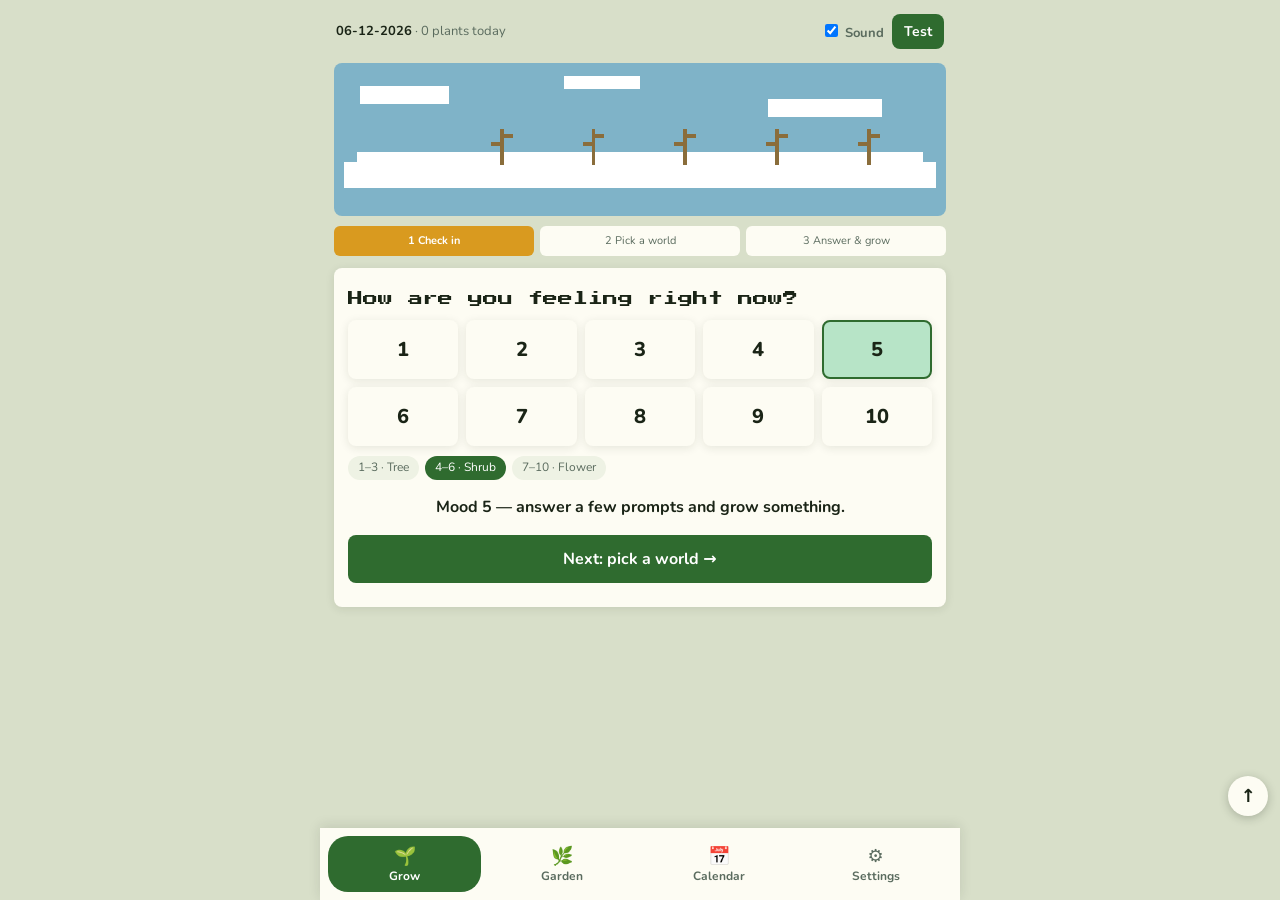
==== index.html @ ea713ede "Add files via upload" ====
<!doctype html>
<html lang="en">
<head>
<meta charset="utf-8">
<meta name="viewport" content="width=device-width, initial-scale=1, viewport-fit=cover">
<meta name="theme-color" content="#d8dfc9">
<title>Tree Cloud</title>
<link rel="manifest" href="manifest.webmanifest">
<link rel="icon" href="icons/icon-192.png">
<link rel="apple-touch-icon" href="icons/icon-192.png">
<link rel="preconnect" href="https://fonts.googleapis.com">
<link href="https://fonts.googleapis.com/css2?family=Nunito:wght@400;700;800&family=Press+Start+2P&display=swap" rel="stylesheet">
<link rel="stylesheet" href="style.css">
</head>
<body>
<div class="wrap">
<header>
  <div class="dateline">
    <span><b id="todayLine"></b> · <span id="todayCount">0 plants today</span></span>
    <span class="soundrow">
      <label class="tgl"><input type="checkbox" id="soundOn" checked> Sound</label>
      <button class="btn small" id="testSound" type="button" style="margin:0">Test</button>
    </span>
  </div>
</header>

<main>
<!-- GROW -->
<section id="tab-grow">
  <canvas id="mindGarden" width="480" height="140"></canvas>
  <p class="muted" id="giftNote" style="margin:8px 0 0"></p>
  <div class="card hidden" id="monthlyCard">
    <h2 id="monthlyTitle">Last month is done</h2>
    <p id="monthlyText" class="muted"></p>
    <button class="btn" id="monthlyExportText" type="button">Back it up — text only</button>
    <button class="btn" id="monthlyExportVoice" type="button">Back it up — with voice</button>
    <button class="btn secondary" id="monthlyDelete" type="button">Delete last month</button>
    <button class="btn ghost" id="monthlyKeep" type="button">Keep it for now</button>
    <p id="monthlyStatus" class="muted"></p>
  </div>
  <div class="steps"><div class="step on" id="s1">1 Check in</div><div class="step" id="s2">2 Pick a world</div><div class="step" id="s3">3 Answer &amp; grow</div></div>

  <div id="step1" class="card">
    <h2>How are you feeling right now?</h2>
    <div class="moodgrid" id="moodGrid"></div>
    <div class="tierchips"><span class="tierchip" data-tier="tree">1–3 · Tree</span><span class="tierchip" data-tier="shrub">4–6 · Shrub</span><span class="tierchip" data-tier="flower">7–10 · Flower</span></div>
    <p class="plantline" id="moodPlant">Mood 5 — answer a few prompts and grow something.</p>
    <div id="moodBranch" class="hidden">
      <p id="moodBranchText" class="muted"></p>
      <button class="btn secondary" id="goodDaysBtn" type="button">Look back at your good days →</button>
    </div>
    <button class="btn" id="toStep2" type="button">Next: pick a world →</button>
  </div>

  <div id="step2" class="card hidden">
    <h2>Where does it grow?</h2>
    <div class="worlds">
      <button class="world" data-world="valley" type="button"><canvas width="220" height="110"></canvas><b>Rivers &amp; Valleys</b><span class="muted">Lush green hills, a river, pines.</span></button>
      <button class="world" data-world="desert" type="button"><canvas width="220" height="110"></canvas><b>Desert</b><span class="muted">Red mesas, cracked sand, hard sun.</span></button>
      <button class="world" data-world="space" type="button"><canvas width="220" height="110"></canvas><b>Outer Space</b><span class="muted">Black sky, moon dust, Earth above.</span></button>
    </div>
    <button class="btn" id="toStep3" type="button">See what you'll grow →</button>
    <button class="btn ghost" id="backTo1" type="button">← Back</button>
  </div>

  <div id="stepPreview" class="card hidden">
    <h2 id="previewTitle">You'll be growing…</h2>
    <canvas class="scene small" id="previewScene" width="480" height="170"></canvas>
    <p class="plantline" id="previewSpecies"></p>
    <p class="muted" id="previewDest" style="text-align:center"></p>
    <button class="btn" id="startGrow" type="button">Grow</button>
    <button class="btn quiet" id="byoToggle" type="button">or grow your own?</button>
    <div id="byoPanel" class="hidden">
      <div class="typebtns">
        <button type="button" data-byo-type="tree">Tree · 8</button>
        <button type="button" data-byo-type="shrub">Shrub · 6</button>
        <button type="button" data-byo-type="flower">Flower · 4</button>
      </div>
      <input type="text" id="byoTopic" maxlength="40" placeholder="e.g. work, family, friends" style="width:100%;padding:10px;border:1px solid var(--line);border-radius:8px;font-size:15px">
      <p class="muted" style="margin:6px 0">Colour</p>
      <div class="swatches" id="byoColours"></div>
      <div id="byoPreview" class="muted"></div>
      <button class="btn" id="byoStart" type="button">Grow your own →</button>
    </div>
    <button class="btn ghost" id="backTo2" type="button">← Back</button>
  </div>

  <div id="step3" class="hidden">
    <canvas class="scene" id="scene" width="480" height="260"></canvas>
    <div class="progress"><i id="progFill"></i></div>
    <div class="progmeta"><span id="progPct">0%</span><span id="progLabel">0 / 8</span><span id="progEnd"></span></div>
    <div class="card" id="promptCard">
      <div class="chips"><span class="chip" id="layerChip">Layer 1 / 8</span><span class="chip" id="kindChip">yes / no</span><span class="chip" id="worldChip">Valley</span></div>
      <p class="promptq" id="promptQ"></p>
      <p class="muted" id="remarkLine" style="margin:6px 0"></p>
      <div id="ynBox" class="yn"><button type="button" data-yn="Yes">YES</button><button type="button" data-yn="No">NO</button></div>
      <div id="textBox" class="hidden"><textarea id="answerText" placeholder="Type it, or record a voice note below…" maxlength="2000"></textarea></div>
      <div class="voicerec">
        <b>Voice note (up to 1:00)</b> <span class="timer" id="recTimer">0:00</span><br>
        <button class="btn small" id="recBtn" type="button">● Record</button>
        <button class="btn small hidden" id="stopRec" type="button">■ Stop</button>
        <span id="recStatus" class="muted"></span>
        <audio id="recPlay" controls class="hidden"></audio>
        <div><button class="btn small hidden" id="rerecord" type="button">Re-record</button></div>
      </div>
      <button class="btn" id="growBtn" type="button">Grow 🌱</button>
      <p class="muted" id="growHint">Answer first — then press Grow.</p>
    </div>
    <div class="card hidden" id="doneCard">
      <h2 id="doneTitle">PLANTED!</h2><p id="doneText"></p>
      <h3>Branches</h3>
      <div id="doneBranches"></div>
      <div id="feelBetter" class="hidden">
        <h3 id="feelQuestion">Do you feel better?</h3>
        <div id="feelButtons"></div>
      </div>
      <button class="btn" id="seeGarden" type="button">Back to your cloud →</button>
      <button class="btn secondary" id="growAnother" type="button">Grow another plant</button>
    </div>
  </div>
</section>

<!-- GARDEN -->
<section id="tab-garden" class="hidden">
  <h2>Garden — today</h2>
  <div class="filters" id="gardenFilters">
    <button type="button" data-filter="all" class="on">All</button>
    <button type="button" data-filter="valley">Rivers &amp; Valleys</button>
    <button type="button" data-filter="desert">Desert</button>
    <button type="button" data-filter="space">Outer Space</button>
  </div>
  <div id="gardenGrid" class="grid"></div>
  <p id="gardenEmpty" class="muted">Nothing grown yet today. Go to Grow and plant something.</p>
  <div id="plantDetail" class="hidden">
    <button class="btn ghost" id="backGarden" type="button">← Back to Garden</button>
    <canvas class="scene small" id="detailScene" width="480" height="260"></canvas>
    <div class="chips" id="detailChips"></div>
    <h3>Branches</h3>
    <div id="detailBranches"></div>
    <button class="btn secondary" id="deletePlant" type="button">Delete this plant</button>
  </div>
</section>

<!-- CALENDAR -->
<section id="tab-calendar" class="hidden">
  <h2>Calendar</h2>
  <p class="muted">Tap a day to see its plants.</p>
  <div class="calhead"><button class="btn small" id="prevMonth" type="button">← Prev</button><b id="calTitle"></b><button class="btn small" id="nextMonth" type="button">Next →</button></div>
  <div class="cal" id="calGrid"></div>
  <div id="dayDetail" class="hidden card"><h3 id="dayTitle"></h3><div id="dayPlants"></div></div>
  <div class="card">
    <h3>Good days — to look back on</h3>
    <p class="muted">Days you rated 7 or higher. Tap a plant to hear / read what made it good.</p>
    <div id="goodDays"></div>
    <p id="goodDaysEmpty" class="muted">No good days saved yet — plant a flower on a good day and it'll live here.</p>
  </div>
</section>
<!-- SETTINGS -->
<section id="tab-settings" class="hidden">
  <h2>Settings</h2>
  <div class="card">
    <h3>Your garden's name</h3>
    <p class="muted">Just the name, nothing else. Max 6 characters. Leave it blank for no sign.</p>
    <input type="text" id="gardenName" maxlength="6" placeholder="e.g. DAB" style="width:100%;padding:10px;border:1px solid var(--line);border-radius:8px;font-size:16px">
    <div class="signpreview"><span class="board" id="signPreview">Your sign</span></div>
  </div>
  <div class="card">
    <h3>Sound &amp; feel</h3>
    <p class="muted">One gentle sound set — a muted Pixel Rain. Desert and Outer Space have their own sounds.</p>
    <button class="btn small" id="testSoundSettings" type="button">Test sound</button>
  </div>
  <div class="card">
    <h3>Reminders — one simple nudge</h3>
    <p class="muted">Pick one time. That's it. At that time, open Tree Cloud and it'll ask “How are you feeling right now?”</p>
    <label class="muted">Remind me at <input type="time" id="remindTime" value="19:00"></label><br>
    <button class="btn" id="enableRemind" type="button">Turn on reminders</button>
    <button class="btn ghost" id="disableRemind" type="button">Turn off</button>
    <button class="btn small" id="testRemind" type="button">Test nudge now</button>
    <p id="remindStatus" class="muted"></p>
    <p class="muted">On iPhone, the simplest reliable way: set one Clock alarm for that time, called “How are you feeling?” When it rings, open Tree Cloud.</p>
  </div>
  <div class="card">
    <h3>Backup — yours, on this device</h3>
    <p class="muted">Export a file you can keep, or move to another phone. Nothing is uploaded anywhere.</p>
    <button class="btn" id="exportText" type="button">Export — text only</button>
    <button class="btn" id="exportVoice" type="button">Export — with voice notes</button>
    <label class="muted"><b>Import</b><input type="file" id="importFile" accept="application/json,.json"></label>
    <p id="backupStatus" class="muted"></p>
  </div>
  <div class="card">
    <h3>About your data</h3>
    <p class="muted">Local only. No accounts, no cloud. Your garden lives on this device.</p>
  </div>
</section>
</main>
</div>

<nav class="tabbar">
  <button data-tab="grow" class="on" type="button"><span class="ic">🌱</span>Grow</button>
  <button data-tab="garden" type="button"><span class="ic">🌿</span>Garden</button>
  <button data-tab="calendar" type="button"><span class="ic">📅</span>Calendar</button>
  <button data-tab="settings" type="button"><span class="ic">⚙️</span>Settings</button>
</nav>

<script src="prompts.js"></script>
<script src="app.js"></script>
<script>if('serviceWorker' in navigator){ window.addEventListener('load',function(){ navigator.serviceWorker.register('sw.js').catch(function(){}); }); }</script>
</body>
</html>
---- style.css ----
/* Tree Cloud — mockup visual system: sage, cream cards, soft corners, Nunito + Press Start 2P */
:root{
  --bg:#d8dfc9; --card:#fdfcf3; --ink:#1a2416; --accent:#2f6b2f; --gold:#d99a1f;
  --muted:#5a6b5e; --line:#d8dfc9; --leaf:#40916c; --mint:#74c69d; --pale:#b7e4c7;
  --radius:8px; --shadow:0 2px 10px rgba(26,36,22,.10);
}
*{box-sizing:border-box}
html{-webkit-text-size-adjust:100%}
body{margin:0;background:var(--bg);color:var(--ink);font-family:"Nunito",system-ui,-apple-system,"Segoe UI",sans-serif;line-height:1.45}
button,input,textarea,select{font-family:inherit}
h1,h2,h3{font-family:"Press Start 2P","Nunito",monospace;font-weight:400;letter-spacing:0}
h2{font-size:15px;margin:6px 0 10px;line-height:1.5}
h3{font-size:12px;margin:14px 0 6px;line-height:1.5}
.wrap{max-width:640px;margin:0 auto;min-height:100vh;display:flex;flex-direction:column}
header{padding:14px 16px 8px}
.dateline{display:flex;justify-content:space-between;align-items:center;gap:8px;font-size:13px;color:var(--muted)}
.dateline b{color:var(--ink)}
.soundrow{display:flex;gap:8px;align-items:center}
main{flex:1;padding:6px 14px 100px}
.muted{color:var(--muted);font-size:13px}
.card{background:var(--card);border-radius:var(--radius);box-shadow:var(--shadow);padding:14px;margin:12px 0}
.btn{display:block;width:100%;padding:13px;border:none;border-radius:var(--radius);background:var(--accent);color:#fff;font-weight:700;font-size:16px;cursor:pointer;margin:10px 0;text-align:center;text-decoration:none}
.btn:active{transform:translateY(1px)}
.btn.secondary{background:#eef2e4;color:var(--ink)}
.btn.ghost{background:transparent;color:var(--ink);font-size:14px;padding:9px}
.btn:disabled{opacity:.45;cursor:not-allowed}
.btn.small{width:auto;display:inline-block;padding:8px 12px;font-size:14px;margin:4px 6px 4px 0}
.btn.quiet{background:none;border:none;color:var(--muted);font-size:14px;font-weight:600;text-decoration:underline;padding:6px;margin:4px auto;display:block}
.steps{display:flex;gap:6px;margin:10px 0}
.step{flex:1;text-align:center;font-size:11px;padding:7px 2px;border-radius:6px;background:var(--card);color:var(--muted)}
.step.on{background:var(--gold);color:#fff;font-weight:700}
.moodgrid{display:grid;grid-template-columns:repeat(5,1fr);gap:8px;margin:10px 0}
.moodbtn{padding:14px 0;border-radius:var(--radius);border:2px solid transparent;background:var(--card);box-shadow:var(--shadow);font-size:20px;font-weight:800;cursor:pointer;color:var(--ink)}
.moodbtn.sel{border-color:var(--accent);background:var(--pale)}
.tierchips{display:flex;gap:6px;flex-wrap:wrap;margin:6px 0}
.tierchip{font-size:12px;background:#eef2e4;border-radius:20px;padding:3px 10px;color:var(--muted)}
.tierchip.on{background:var(--accent);color:#fff}
.plantline{text-align:center;font-weight:700;font-size:16px}
.worlds{display:grid;gap:10px}
.world{border:2px solid transparent;border-radius:var(--radius);padding:8px;cursor:pointer;background:var(--card);box-shadow:var(--shadow);text-align:left;color:var(--ink)}
.world.sel{border-color:var(--gold)}
.world canvas{width:100%;height:110px;border-radius:6px;display:block}
.world b{font-size:15px;display:block;margin-top:6px}
canvas.scene{width:100%;height:260px;display:block;border-radius:var(--radius);background:#222;image-rendering:pixelated}
canvas.scene.small{height:170px}
#mindGarden{width:100%;display:block;border-radius:var(--radius);image-rendering:pixelated}
.progress{height:14px;border-radius:20px;background:#eef2e4;margin:12px 0 4px;position:relative;overflow:hidden}
.progress i{display:block;height:100%;background:var(--accent);border-radius:20px;width:0%}
.progmeta{display:flex;justify-content:space-between;font-size:12px;color:var(--muted)}
.promptq{font-size:19px;font-weight:700;margin:8px 0}
.yn{display:grid;grid-template-columns:1fr 1fr;gap:10px}
.yn button{padding:18px;font-size:20px;font-weight:700;border:none;border-radius:var(--radius);cursor:pointer;background:var(--pale);color:var(--ink)}
.yn button.sel{background:var(--gold);color:#fff}
textarea{width:100%;min-height:84px;padding:10px;border:1px solid var(--line);border-radius:var(--radius);font-size:15px;background:#fff}
.voicerec{border:2px dashed var(--accent);border-radius:var(--radius);padding:10px;margin:10px 0}
.voicerec .timer{font-size:22px;font-weight:700}
audio{width:100%;margin-top:8px}
.chips{display:flex;flex-wrap:wrap;gap:6px;margin:8px 0}
.chip{border-radius:20px;background:#eef2e4;padding:3px 10px;font-size:12px;font-weight:700}
.grid{display:grid;grid-template-columns:repeat(3,1fr);gap:12px}
.plantcard{border:none;border-radius:var(--radius);background:var(--card);box-shadow:var(--shadow);cursor:pointer;padding:0 0 8px;text-align:left;color:var(--ink);overflow:hidden}
.plantcard canvas{width:100%;height:110px;display:block}
.plantcard .ground{height:8px;background:#8a6d3b;margin-top:-8px}
.plantcard b{display:block;margin:8px 8px 0;font-size:14px}
.plantcard span{display:block;margin:2px 8px 0;font-size:12px;color:var(--muted)}
.filters{display:flex;gap:6px;flex-wrap:wrap;margin:8px 0}
.filters button{border:none;border-radius:20px;padding:6px 12px;background:var(--card);box-shadow:var(--shadow);cursor:pointer;font-weight:700;color:var(--ink)}
.filters button.on{background:var(--accent);color:#fff}
.branch{border-left:4px solid var(--leaf);padding:8px 10px;margin:10px 0;background:var(--card);border-radius:0 8px 8px 0}
.branch .q{font-weight:700}
.branch .a{margin-top:4px;white-space:pre-wrap}
.calhead{display:flex;justify-content:space-between;align-items:center}
.cal{display:grid;grid-template-columns:repeat(7,1fr);gap:4px;margin:10px 0}
.cal div{border-radius:6px;min-height:64px;padding:3px;font-size:12px;background:var(--card);box-shadow:var(--shadow);cursor:pointer}
.cal div canvas{width:100%;height:34px;display:block;border-radius:4px}
.cal div.hd{background:var(--accent);color:#fff;min-height:0;text-align:center;font-weight:700;cursor:default;box-shadow:none}
.cal div.empty{background:transparent;box-shadow:none;cursor:default}
.cal div.today{outline:2px solid var(--gold)}
.cal div .n{font-size:11px;color:var(--muted)}
.tabbar{position:fixed;bottom:0;left:50%;transform:translateX(-50%);width:100%;max-width:640px;display:flex;gap:4px;background:var(--card);box-shadow:0 -2px 12px rgba(26,36,22,.12);padding:8px;z-index:10}
.tabbar button{flex:1;padding:8px 2px;background:none;border:none;border-radius:20px;color:var(--muted);font-weight:700;font-size:12px;cursor:pointer}
.tabbar button .ic{display:block;font-size:18px}
.tabbar button.on{background:var(--accent);color:#fff}
.hidden{display:none!important}
label.tgl{font-size:13px;font-weight:700}
input[type=file]{width:100%}
.signpreview{background:var(--card);border-radius:var(--radius);box-shadow:var(--shadow);padding:10px;text-align:center;margin:8px 0}
.signpreview .board{display:inline-block;background:#6b4a2b;color:#fdf6e3;font-weight:800;padding:4px 14px;border-radius:3px;min-width:80px}
.swatches{display:flex;gap:8px;flex-wrap:wrap;margin:8px 0;align-items:center}
.swatches button{width:30px;height:30px;border-radius:50%;border:2px solid transparent;cursor:pointer;padding:0}
.swatches button.sel{border-color:var(--ink);outline:2px solid var(--gold)}
input[type=color]{width:40px;height:30px;border:none;background:none;padding:0;cursor:pointer}
.typebtns{display:flex;gap:8px;margin:8px 0}
.typebtns button{flex:1;padding:10px;border-radius:var(--radius);border:2px solid transparent;background:#eef2e4;cursor:pointer;font-weight:700;color:var(--ink)}
.typebtns button.sel{border-color:var(--accent);background:var(--pale)}
.badge{display:inline-block;background:var(--gold);color:#fff;border-radius:20px;padding:3px 10px;font-size:12px;font-weight:800}
@media (max-width:420px){ .grid{grid-template-columns:repeat(2,1fr)} h2{font-size:13px} .cal div{min-height:56px} }
@media (prefers-color-scheme: dark){
  :root{--bg:#141d12; --card:#22301f; --ink:#eef3e6; --accent:#74c69d; --gold:#d99a1f; --muted:#a8b8a0; --line:#33402e; --pale:#2d6a4f}
  body{background:var(--bg)}
  .btn.secondary{background:#33402e;color:var(--ink)}
  .moodbtn{background:var(--card)}
  .moodbtn.sel{background:#2d6a4f}
  .tierchip,.chip{background:#33402e;color:var(--muted)}
  .tierchip.on{background:var(--accent);color:#141d12}
  .yn button{background:#33402e;color:var(--ink)}
  textarea{background:#1a2416;color:var(--ink);border-color:var(--line)}
  .typebtns button{background:#33402e}
  .filters button{background:var(--card)}
}
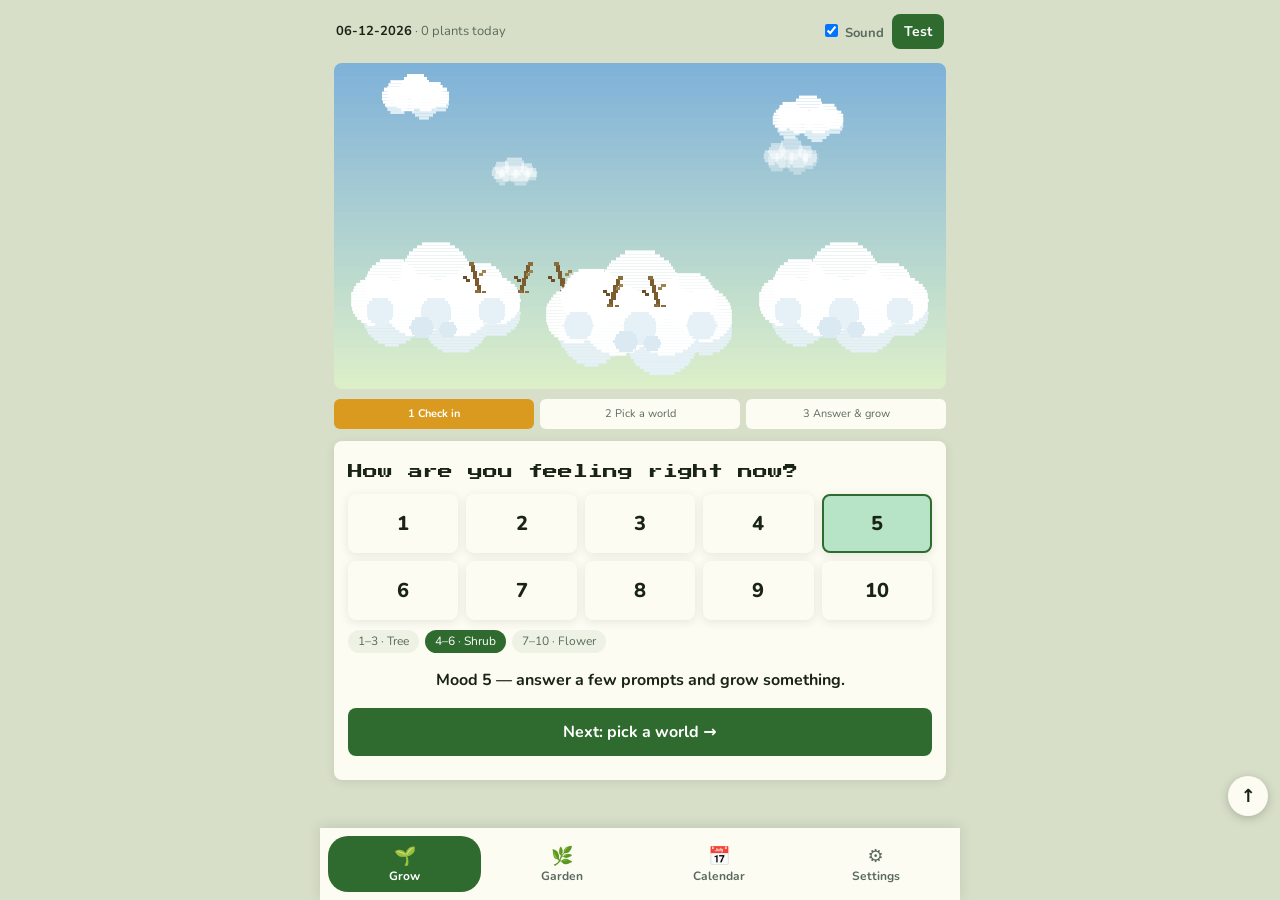
==== commit 7e964e34: "Add files via upload" ====
--- a/index.html
+++ b/index.html
@@ -27,7 +27,7 @@
 <main>
 <!-- GROW -->
 <section id="tab-grow">
-  <canvas id="mindGarden" width="480" height="140"></canvas>
+  <canvas id="mindGarden" width="600" height="320"></canvas>
   <p class="muted" id="giftNote" style="margin:8px 0 0"></p>
   <div class="card hidden" id="monthlyCard">
     <h2 id="monthlyTitle">Last month is done</h2>
@@ -147,7 +147,7 @@
   <p class="muted">Tap a day to see its plants.</p>
   <div class="calhead"><button class="btn small" id="prevMonth" type="button">← Prev</button><b id="calTitle"></b><button class="btn small" id="nextMonth" type="button">Next →</button></div>
   <div class="cal" id="calGrid"></div>
-  <div id="dayDetail" class="hidden card"><h3 id="dayTitle"></h3><div id="dayPlants"></div></div>
+  <div id="dayDetail" class="hidden card"><h3 id="dayTitle"></h3><canvas id="daySnap" width="300" height="190" style="width:100%;border-radius:6px;display:block;image-rendering:pixelated"></canvas><div id="dayPlants"></div></div>
   <div class="card">
     <h3>Good days — to look back on</h3>
     <p class="muted">Days you rated 7 or higher. Tap a plant to hear / read what made it good.</p>
@@ -188,8 +188,9 @@
     <p id="backupStatus" class="muted"></p>
   </div>
   <div class="card">
-    <h3>About your data</h3>
-    <p class="muted">Local only. No accounts, no cloud. Your garden lives on this device.</p>
+    <h3>About</h3>
+    <p>There's much to be thankful for. But sometimes, our minds get clouded and can't see beyond our problems. Hence, Tree Cloud. Try building plants here and may hope start blooming in your mind.</p>
+    <p class="muted">Your data stays local only — no accounts, no cloud. Your garden lives on this device.</p>
   </div>
 </section>
 </main>
--- a/style.css
+++ b/style.css
@@ -59,7 +59,7 @@
 .chip{border-radius:20px;background:#eef2e4;padding:3px 10px;font-size:12px;font-weight:700}
 .grid{display:grid;grid-template-columns:repeat(3,1fr);gap:12px}
 .plantcard{border:none;border-radius:var(--radius);background:var(--card);box-shadow:var(--shadow);cursor:pointer;padding:0 0 8px;text-align:left;color:var(--ink);overflow:hidden}
-.plantcard canvas{width:100%;height:110px;display:block}
+.plantcard canvas{width:100%;height:190px;display:block}
 .plantcard .ground{height:8px;background:#8a6d3b;margin-top:-8px}
 .plantcard b{display:block;margin:8px 8px 0;font-size:14px}
 .plantcard span{display:block;margin:2px 8px 0;font-size:12px;color:var(--muted)}
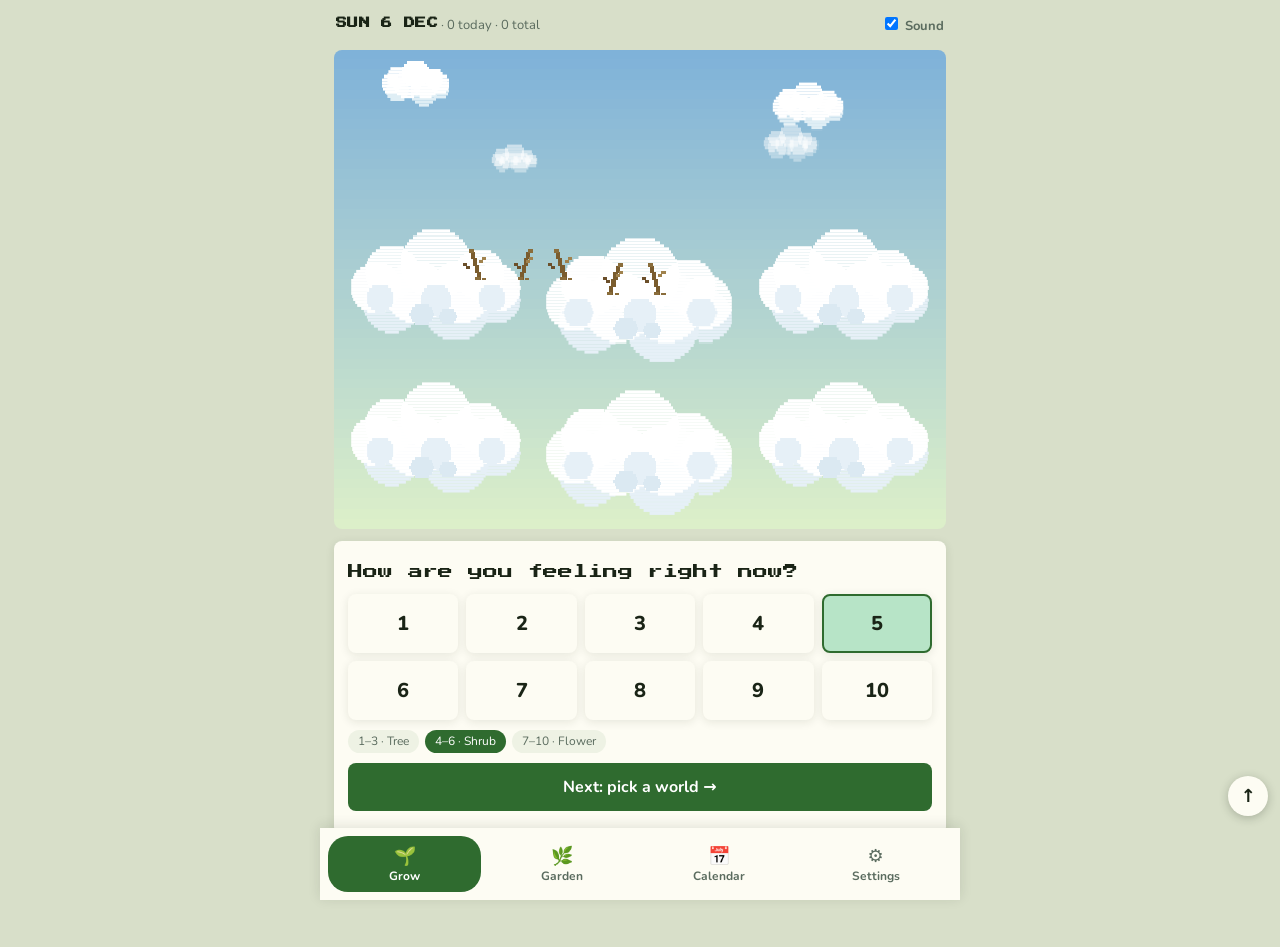
==== commit ac3f0819: "Add files via upload" ====
--- a/index.html
+++ b/index.html
@@ -19,7 +19,6 @@
     <span><b id="todayLine"></b> · <span id="todayCount">0 plants today</span></span>
     <span class="soundrow">
       <label class="tgl"><input type="checkbox" id="soundOn" checked> Sound</label>
-      <button class="btn small" id="testSound" type="button" style="margin:0">Test</button>
     </span>
   </div>
 </header>
@@ -29,6 +28,13 @@
 <section id="tab-grow">
   <canvas id="mindGarden" width="600" height="320"></canvas>
   <p class="muted" id="giftNote" style="margin:8px 0 0"></p>
+  <div class="card hidden" id="eventCard">
+    <h2>Something happened in your garden!</h2>
+    <p id="eventTitle" style="font-weight:800;text-align:center"></p>
+    <p id="eventNote" style="text-align:center"></p>
+    <button class="btn" id="eventSee" type="button">See it on your cloud →</button>
+    <button class="btn ghost" id="eventClose" type="button">Close</button>
+  </div>
   <div class="card hidden" id="monthlyCard">
     <h2 id="monthlyTitle">Last month is done</h2>
     <p id="monthlyText" class="muted"></p>
@@ -38,13 +44,10 @@
     <button class="btn ghost" id="monthlyKeep" type="button">Keep it for now</button>
     <p id="monthlyStatus" class="muted"></p>
   </div>
-  <div class="steps"><div class="step on" id="s1">1 Check in</div><div class="step" id="s2">2 Pick a world</div><div class="step" id="s3">3 Answer &amp; grow</div></div>
-
   <div id="step1" class="card">
     <h2>How are you feeling right now?</h2>
     <div class="moodgrid" id="moodGrid"></div>
     <div class="tierchips"><span class="tierchip" data-tier="tree">1–3 · Tree</span><span class="tierchip" data-tier="shrub">4–6 · Shrub</span><span class="tierchip" data-tier="flower">7–10 · Flower</span></div>
-    <p class="plantline" id="moodPlant">Mood 5 — answer a few prompts and grow something.</p>
     <div id="moodBranch" class="hidden">
       <p id="moodBranchText" class="muted"></p>
       <button class="btn secondary" id="goodDaysBtn" type="button">Look back at your good days →</button>
@@ -64,8 +67,9 @@
   </div>
 
   <div id="stepPreview" class="card hidden">
+    <div class="steps"><span class="done">1 · CHECK IN ✓</span><span class="done">2 · WORLD ✓</span><span class="on">3 · YOUR PLANT</span></div>
     <h2 id="previewTitle">You'll be growing…</h2>
-    <canvas class="scene small" id="previewScene" width="480" height="170"></canvas>
+    <canvas class="done-scene" id="previewScene" width="300" height="380"></canvas>
     <p class="plantline" id="previewSpecies"></p>
     <p class="muted" id="previewDest" style="text-align:center"></p>
     <button class="btn" id="startGrow" type="button">Grow</button>
@@ -86,14 +90,17 @@
   </div>
 
   <div id="step3" class="hidden">
+    <div class="card" style="margin:0 0 12px">
+    <div class="steps"><span class="done">1 · CHECK IN ✓</span><span class="done">2 · WORLD ✓</span><span class="on">3 · GROW</span></div>
     <canvas class="scene" id="scene" width="480" height="260"></canvas>
+    </div>
     <div class="progress"><i id="progFill"></i></div>
     <div class="progmeta"><span id="progPct">0%</span><span id="progLabel">0 / 8</span><span id="progEnd"></span></div>
     <div class="card" id="promptCard">
       <div class="chips"><span class="chip" id="layerChip">Layer 1 / 8</span><span class="chip" id="kindChip">yes / no</span><span class="chip" id="worldChip">Valley</span></div>
       <p class="promptq" id="promptQ"></p>
       <p class="muted" id="remarkLine" style="margin:6px 0"></p>
-      <div id="ynBox" class="yn"><button type="button" data-yn="Yes">YES</button><button type="button" data-yn="No">NO</button></div>
+      <div id="ynBox" class="yn"><button type="button" data-yn="Yes">Yes ✓</button><button type="button" data-yn="No">Not quite</button></div>
       <div id="textBox" class="hidden"><textarea id="answerText" placeholder="Type it, or record a voice note below…" maxlength="2000"></textarea></div>
       <div class="voicerec">
         <b>Voice note (up to 1:00)</b> <span class="timer" id="recTimer">0:00</span><br>
@@ -103,11 +110,14 @@
         <audio id="recPlay" controls class="hidden"></audio>
         <div><button class="btn small hidden" id="rerecord" type="button">Re-record</button></div>
       </div>
-      <button class="btn" id="growBtn" type="button">Grow 🌱</button>
+      <button class="btn" id="growBtn" type="button">Grow ⬆</button>
       <p class="muted" id="growHint">Answer first — then press Grow.</p>
     </div>
     <div class="card hidden" id="doneCard">
-      <h2 id="doneTitle">PLANTED!</h2><p id="doneText"></p>
+      <div style="font-size:40px;text-align:center" id="doneEmoji">🌳</div>
+      <h2 id="doneTitle">CONGRATULATIONS</h2><p id="doneText" style="text-align:center"></p>
+      <p id="doneByo" class="hidden" style="text-align:center;margin-top:6px"><span class="badge">★ Grown by you</span></p>
+      <p class="muted" id="doneCloudCaption" style="text-align:center"></p>
       <h3>Branches</h3>
       <div id="doneBranches"></div>
       <div id="feelBetter" class="hidden">
@@ -147,7 +157,7 @@
   <p class="muted">Tap a day to see its plants.</p>
   <div class="calhead"><button class="btn small" id="prevMonth" type="button">← Prev</button><b id="calTitle"></b><button class="btn small" id="nextMonth" type="button">Next →</button></div>
   <div class="cal" id="calGrid"></div>
-  <div id="dayDetail" class="hidden card"><h3 id="dayTitle"></h3><canvas id="daySnap" width="300" height="190" style="width:100%;border-radius:6px;display:block;image-rendering:pixelated"></canvas><div id="dayPlants"></div></div>
+  <div id="dayDetail" class="hidden card"><h3 id="dayTitle"></h3><canvas id="daySnap" width="300" height="320" style="width:100%;border-radius:6px;display:block;image-rendering:pixelated"></canvas><div id="dayPlants"></div></div>
   <div class="card">
     <h3>Good days — to look back on</h3>
     <p class="muted">Days you rated 7 or higher. Tap a plant to hear / read what made it good.</p>
@@ -167,17 +177,6 @@
   <div class="card">
     <h3>Sound &amp; feel</h3>
     <p class="muted">One gentle sound set — a muted Pixel Rain. Desert and Outer Space have their own sounds.</p>
-    <button class="btn small" id="testSoundSettings" type="button">Test sound</button>
-  </div>
-  <div class="card">
-    <h3>Reminders — one simple nudge</h3>
-    <p class="muted">Pick one time. That's it. At that time, open Tree Cloud and it'll ask “How are you feeling right now?”</p>
-    <label class="muted">Remind me at <input type="time" id="remindTime" value="19:00"></label><br>
-    <button class="btn" id="enableRemind" type="button">Turn on reminders</button>
-    <button class="btn ghost" id="disableRemind" type="button">Turn off</button>
-    <button class="btn small" id="testRemind" type="button">Test nudge now</button>
-    <p id="remindStatus" class="muted"></p>
-    <p class="muted">On iPhone, the simplest reliable way: set one Clock alarm for that time, called “How are you feeling?” When it rings, open Tree Cloud.</p>
   </div>
   <div class="card">
     <h3>Backup — yours, on this device</h3>
--- a/style.css
+++ b/style.css
@@ -1,6 +1,6 @@
 /* Tree Cloud — mockup visual system: sage, cream cards, soft corners, Nunito + Press Start 2P */
 :root{
-  --bg:#d8dfc9; --card:#fdfcf3; --ink:#1a2416; --accent:#2f6b2f; --gold:#d99a1f;
+  --bg:#d8dfc9; --card:#fdfcf3; --card2:#eef2e2; --ink:#1a2416; --accent:#2f6b2f; --accent-dark:#1d471d; --gold:#d99a1f;
   --muted:#5a6b5e; --line:#d8dfc9; --leaf:#40916c; --mint:#74c69d; --pale:#b7e4c7;
   --radius:8px; --shadow:0 2px 10px rgba(26,36,22,.10);
 }
@@ -15,6 +15,8 @@
 header{padding:14px 16px 8px}
 .dateline{display:flex;justify-content:space-between;align-items:center;gap:8px;font-size:13px;color:var(--muted)}
 .dateline b{color:var(--ink)}
+/* Mockup dateline day: Press Start 2P, e.g. "THU 19 NOV". */
+#todayLine{font-family:"Press Start 2P",monospace;font-size:11px;letter-spacing:.03em}
 .soundrow{display:flex;gap:8px;align-items:center}
 main{flex:1;padding:6px 14px 100px}
 .muted{color:var(--muted);font-size:13px}
@@ -26,9 +28,13 @@
 .btn:disabled{opacity:.45;cursor:not-allowed}
 .btn.small{width:auto;display:inline-block;padding:8px 12px;font-size:14px;margin:4px 6px 4px 0}
 .btn.quiet{background:none;border:none;color:var(--muted);font-size:14px;font-weight:600;text-decoration:underline;padding:6px;margin:4px auto;display:block}
-.steps{display:flex;gap:6px;margin:10px 0}
-.step{flex:1;text-align:center;font-size:11px;padding:7px 2px;border-radius:6px;background:var(--card);color:var(--muted)}
-.step.on{background:var(--gold);color:#fff;font-weight:700}
+/* Step pills, mockup exactly: bordered spans; done steps get an accent border,
+   the current step is a filled accent pill. Only on the preview ("3 · YOUR PLANT")
+   and session ("3 · GROW") cards — the mood/world cards have no pills, as in the mockup. */
+.steps{display:flex;gap:6px;margin:0 0 14px}
+.steps span{flex:1;text-align:center;font-size:11.5px;font-weight:800;letter-spacing:.02em;padding:8px 4px;border:2px solid var(--line);border-radius:6px;background:var(--card2);color:var(--muted)}
+.steps span.on{background:var(--accent);border-color:var(--accent-dark);color:#fff}
+.steps span.done{border-color:var(--accent);color:var(--accent-dark)}
 .moodgrid{display:grid;grid-template-columns:repeat(5,1fr);gap:8px;margin:10px 0}
 .moodbtn{padding:14px 0;border-radius:var(--radius);border:2px solid transparent;background:var(--card);box-shadow:var(--shadow);font-size:20px;font-weight:800;cursor:pointer;color:var(--ink)}
 .moodbtn.sel{border-color:var(--accent);background:var(--pale)}
@@ -39,17 +45,23 @@
 .worlds{display:grid;gap:10px}
 .world{border:2px solid transparent;border-radius:var(--radius);padding:8px;cursor:pointer;background:var(--card);box-shadow:var(--shadow);text-align:left;color:var(--ink)}
 .world.sel{border-color:var(--gold)}
-.world canvas{width:100%;height:110px;border-radius:6px;display:block}
+.world canvas{width:100%;height:auto;aspect-ratio:220/110;border-radius:6px;display:block}
 .world b{font-size:15px;display:block;margin-top:6px}
-canvas.scene{width:100%;height:260px;display:block;border-radius:var(--radius);background:#222;image-rendering:pixelated}
-canvas.scene.small{height:170px}
-#mindGarden{width:100%;display:block;border-radius:var(--radius);image-rendering:pixelated}
+/* Canvases must scale with their intrinsic aspect ratio, never a fixed CSS height:
+   a fixed height on a 100%-wide canvas stretches/squishes the drawing on a phone
+   (the 480×260 scene shown 362px wide × 260px tall read as squished after growing). */
+canvas.scene{width:100%;height:auto;aspect-ratio:480/260;display:block;border-radius:var(--radius);background:#222;image-rendering:pixelated}
+canvas.scene.small{height:auto;aspect-ratio:480/260}
+/* Portrait preview canvas, mockup exactly (.done-scene): 150px wide, centred,
+   3px ink border. The "You'll be growing…" preview is portrait 300×380. */
+canvas.done-scene{display:block;margin:4px auto 10px;width:150px;height:auto;image-rendering:pixelated;border:3px solid var(--ink);border-radius:6px}
+#mindGarden{width:100%;height:auto;display:block;border-radius:var(--radius);image-rendering:pixelated}
 .progress{height:14px;border-radius:20px;background:#eef2e4;margin:12px 0 4px;position:relative;overflow:hidden}
 .progress i{display:block;height:100%;background:var(--accent);border-radius:20px;width:0%}
 .progmeta{display:flex;justify-content:space-between;font-size:12px;color:var(--muted)}
 .promptq{font-size:19px;font-weight:700;margin:8px 0}
 .yn{display:grid;grid-template-columns:1fr 1fr;gap:10px}
-.yn button{padding:18px;font-size:20px;font-weight:700;border:none;border-radius:var(--radius);cursor:pointer;background:var(--pale);color:var(--ink)}
+.yn button{padding:11px 8px;font-size:16px;font-weight:700;border:none;border-radius:var(--radius);cursor:pointer;background:var(--pale);color:var(--ink)}
 .yn button.sel{background:var(--gold);color:#fff}
 textarea{width:100%;min-height:84px;padding:10px;border:1px solid var(--line);border-radius:var(--radius);font-size:15px;background:#fff}
 .voicerec{border:2px dashed var(--accent);border-radius:var(--radius);padding:10px;margin:10px 0}
@@ -57,12 +69,16 @@
 audio{width:100%;margin-top:8px}
 .chips{display:flex;flex-wrap:wrap;gap:6px;margin:8px 0}
 .chip{border-radius:20px;background:#eef2e4;padding:3px 10px;font-size:12px;font-weight:700}
-.grid{display:grid;grid-template-columns:repeat(3,1fr);gap:12px}
-.plantcard{border:none;border-radius:var(--radius);background:var(--card);box-shadow:var(--shadow);cursor:pointer;padding:0 0 8px;text-align:left;color:var(--ink);overflow:hidden}
-.plantcard canvas{width:100%;height:190px;display:block}
-.plantcard .ground{height:8px;background:#8a6d3b;margin-top:-8px}
-.plantcard b{display:block;margin:8px 8px 0;font-size:14px}
-.plantcard span{display:block;margin:2px 8px 0;font-size:12px;color:var(--muted)}
+.grid{display:grid;grid-template-columns:repeat(3,1fr);gap:10px}
+/* Garden pots, mockup exactly (.pot): 3px ink border, hard offset shadow,
+   centred text, 7px padding — no soft shadow, no ground strip (the scene
+   canvas already draws its own ground). */
+.plantcard{border:3px solid var(--ink);border-radius:6px;background:var(--card);box-shadow:3px 3px 0 rgba(26,36,22,.2);cursor:pointer;padding:7px;text-align:center;color:var(--ink)}
+.plantcard canvas{width:100%;height:auto;display:block;border-radius:3px;image-rendering:pixelated}
+.plantcard .pname{font-weight:800;font-size:14px;margin-top:7px}
+.plantcard .pdate{font-size:12px;color:var(--muted);font-weight:700}
+.plantcard .puni{font-size:12px;color:var(--muted);font-weight:700;margin-top:2px}
+.plantcard .pbyo{font-size:12px;font-weight:800;color:#7a5200;margin-top:2px}
 .filters{display:flex;gap:6px;flex-wrap:wrap;margin:8px 0}
 .filters button{border:none;border-radius:20px;padding:6px 12px;background:var(--card);box-shadow:var(--shadow);cursor:pointer;font-weight:700;color:var(--ink)}
 .filters button.on{background:var(--accent);color:#fff}
@@ -72,7 +88,7 @@
 .calhead{display:flex;justify-content:space-between;align-items:center}
 .cal{display:grid;grid-template-columns:repeat(7,1fr);gap:4px;margin:10px 0}
 .cal div{border-radius:6px;min-height:64px;padding:3px;font-size:12px;background:var(--card);box-shadow:var(--shadow);cursor:pointer}
-.cal div canvas{width:100%;height:34px;display:block;border-radius:4px}
+.cal div canvas{width:100%;height:auto;aspect-ratio:220/90;display:block;border-radius:4px}
 .cal div.hd{background:var(--accent);color:#fff;min-height:0;text-align:center;font-weight:700;cursor:default;box-shadow:none}
 .cal div.empty{background:transparent;box-shadow:none;cursor:default}
 .cal div.today{outline:2px solid var(--gold)}
@@ -94,9 +110,30 @@
 .typebtns button{flex:1;padding:10px;border-radius:var(--radius);border:2px solid transparent;background:#eef2e4;cursor:pointer;font-weight:700;color:var(--ink)}
 .typebtns button.sel{border-color:var(--accent);background:var(--pale)}
 .badge{display:inline-block;background:var(--gold);color:#fff;border-radius:20px;padding:3px 10px;font-size:12px;font-weight:800}
-@media (max-width:420px){ .grid{grid-template-columns:repeat(2,1fr)} h2{font-size:13px} .cal div{min-height:56px} }
+@media (max-width:430px){
+  .grid{grid-template-columns:repeat(2,1fr)} h2{font-size:13px}
+  /* Calendar on a phone: 7 columns is only ~48px per cell, so the day's verdict
+     line ("⛈ 4.7/10 · Mixed") wrapped and squished the cell. Hide it here — the
+     verdict still shows in the day detail. Cells get taller so the snapshot
+     (aspect-ratio kept, never squished) has room to breathe. */
+  .cal div{min-height:84px;font-size:13px;padding:4px}
+  .cal div .n{display:none}
+  /* The whole plant-growing screen must fit on one phone screen while answering:
+     smaller Yes/No (above), smaller question, compact voice box and textarea. */
+  .promptq{font-size:17px}
+  textarea{min-height:56px}
+  .voicerec{padding:8px;margin:8px 0}
+  .voicerec .timer{font-size:18px}
+  #promptCard{padding:12px}
+  .chips{margin:6px 0}
+  #daySnap{aspect-ratio:300/320}
+}
 @media (prefers-color-scheme: dark){
-  :root{--bg:#141d12; --card:#22301f; --ink:#eef3e6; --accent:#74c69d; --gold:#d99a1f; --muted:#a8b8a0; --line:#33402e; --pale:#2d6a4f}
+  :root{--bg:#141d12; --card:#22301f; --card2:#1d2f21; --ink:#eef3e6; --accent:#74c69d; --accent-dark:#a8dba2; --gold:#d99a1f; --muted:#a8b8a0; --line:#33402e; --pale:#2d6a4f}
+  .steps span.on{color:#0b120c}
+  .steps span.done{color:var(--accent)}
+  .plantcard{border-color:var(--line)}
+  canvas.done-scene{border-color:var(--line)}
   body{background:var(--bg)}
   .btn.secondary{background:#33402e;color:var(--ink)}
   .moodbtn{background:var(--card)}
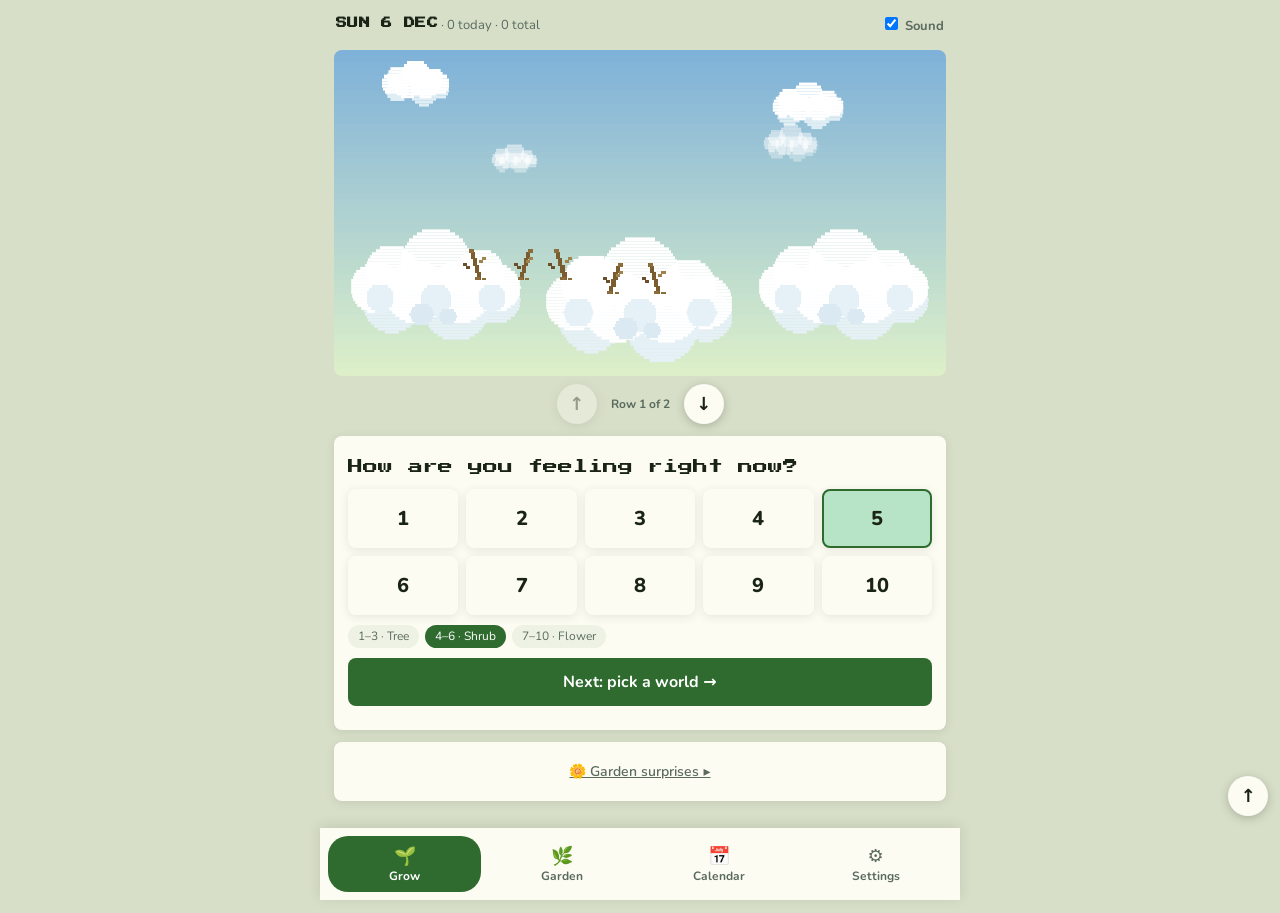
==== commit 85f6411b: "Add files via upload" ====
--- a/index.html
+++ b/index.html
@@ -27,12 +27,16 @@
 <!-- GROW -->
 <section id="tab-grow">
   <canvas id="mindGarden" width="600" height="320"></canvas>
+  <div id="gardenRowNav" class="hidden">
+    <button id="gardenRowUp" type="button" aria-label="Earlier clouds">↑</button>
+    <span id="gardenRowLabel" class="muted"></span>
+    <button id="gardenRowDown" type="button" aria-label="More clouds below">↓</button>
+  </div>
   <p class="muted" id="giftNote" style="margin:8px 0 0"></p>
   <div class="card hidden" id="eventCard">
     <h2>Something happened in your garden!</h2>
     <p id="eventTitle" style="font-weight:800;text-align:center"></p>
     <p id="eventNote" style="text-align:center"></p>
-    <button class="btn" id="eventSee" type="button">See it on your cloud →</button>
     <button class="btn ghost" id="eventClose" type="button">Close</button>
   </div>
   <div class="card hidden" id="monthlyCard">
@@ -91,7 +95,6 @@
 
   <div id="step3" class="hidden">
     <div class="card" style="margin:0 0 12px">
-    <div class="steps"><span class="done">1 · CHECK IN ✓</span><span class="done">2 · WORLD ✓</span><span class="on">3 · GROW</span></div>
     <canvas class="scene" id="scene" width="480" height="260"></canvas>
     </div>
     <div class="progress"><i id="progFill"></i></div>
@@ -128,6 +131,10 @@
       <button class="btn secondary" id="growAnother" type="button">Grow another plant</button>
     </div>
   </div>
+  <div class="card" id="eventReview">
+    <button class="btn quiet" id="eventReviewToggle" type="button">🌼 Garden surprises ▸</button>
+    <div id="eventReviewList" class="hidden"></div>
+  </div>
 </section>
 
 <!-- GARDEN -->
--- a/style.css
+++ b/style.css
@@ -56,6 +56,18 @@
    3px ink border. The "You'll be growing…" preview is portrait 300×380. */
 canvas.done-scene{display:block;margin:4px auto 10px;width:150px;height:auto;image-rendering:pixelated;border:3px solid var(--ink);border-radius:6px}
 #mindGarden{width:100%;height:auto;display:block;border-radius:var(--radius);image-rendering:pixelated}
+/* Cloud-row paging: one row of 3 clouds at a time, with a down button for the next
+   row. Round buttons, same look as the floating scroll button. */
+#gardenRowNav{display:flex;align-items:center;justify-content:center;gap:14px;margin:8px 0 0}
+#gardenRowNav button{width:40px;height:40px;border-radius:50%;border:none;background:var(--card);color:var(--ink);box-shadow:0 2px 10px rgba(26,36,22,.25);font-size:18px;font-weight:800;cursor:pointer}
+#gardenRowNav button:disabled{opacity:.35;cursor:default}
+#gardenRowLabel{font-size:12px;font-weight:700}
+/* Garden surprises: the day's random events, collapsed into a cute little section
+   at the bottom of the home screen so nothing is lost if the big card is missed. */
+#eventReview{padding:10px 14px}
+#eventReviewList .ev{border-top:2px dashed var(--line);padding:8px 0}
+#eventReviewList .ev b{display:block;text-align:center}
+#eventReviewList .ev p{margin:4px 0 0;text-align:center}
 .progress{height:14px;border-radius:20px;background:#eef2e4;margin:12px 0 4px;position:relative;overflow:hidden}
 .progress i{display:block;height:100%;background:var(--accent);border-radius:20px;width:0%}
 .progmeta{display:flex;justify-content:space-between;font-size:12px;color:var(--muted)}
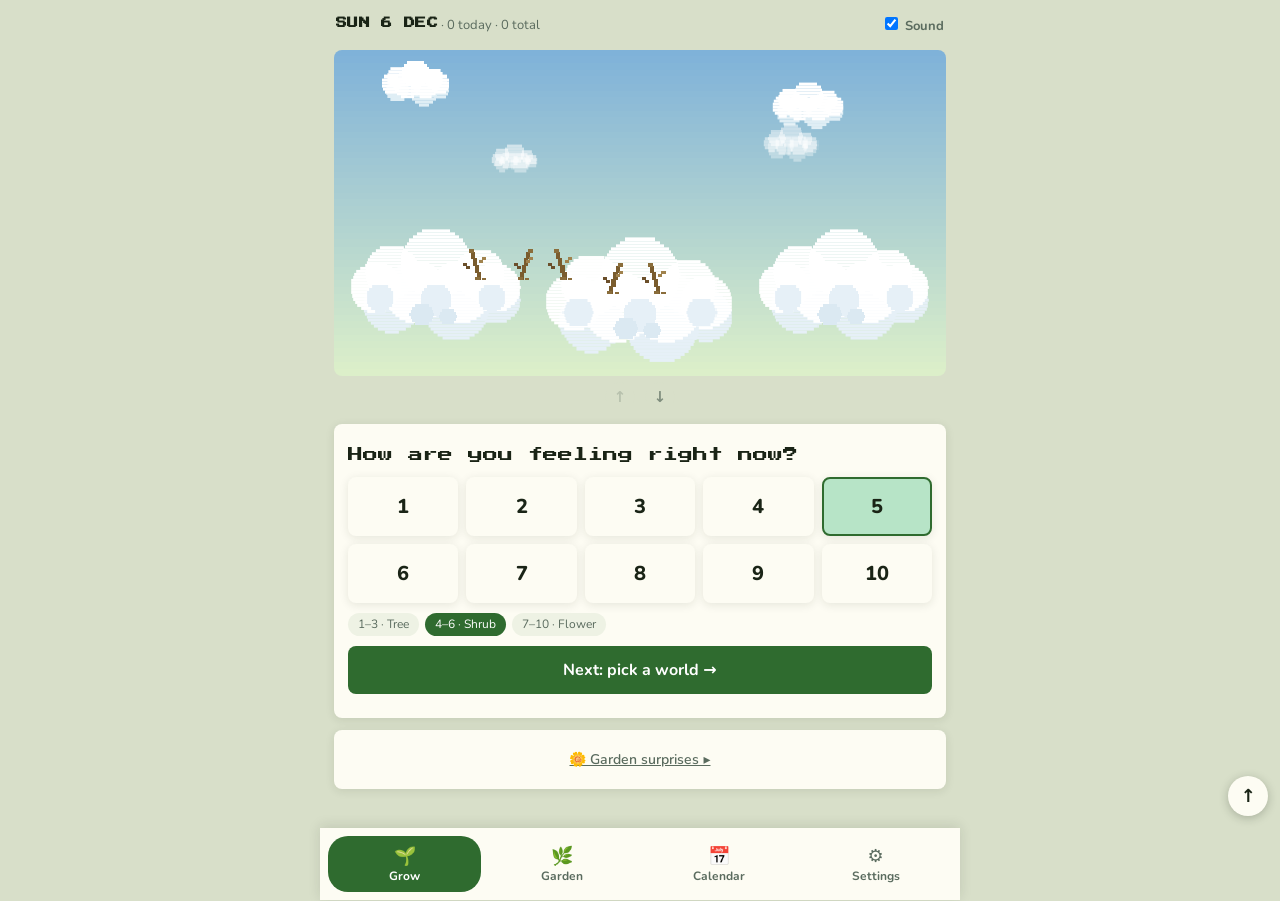
==== commit e446d739: "Add files via upload" ====
--- a/index.html
+++ b/index.html
@@ -29,16 +29,9 @@
   <canvas id="mindGarden" width="600" height="320"></canvas>
   <div id="gardenRowNav" class="hidden">
     <button id="gardenRowUp" type="button" aria-label="Earlier clouds">↑</button>
-    <span id="gardenRowLabel" class="muted"></span>
     <button id="gardenRowDown" type="button" aria-label="More clouds below">↓</button>
   </div>
   <p class="muted" id="giftNote" style="margin:8px 0 0"></p>
-  <div class="card hidden" id="eventCard">
-    <h2>Something happened in your garden!</h2>
-    <p id="eventTitle" style="font-weight:800;text-align:center"></p>
-    <p id="eventNote" style="text-align:center"></p>
-    <button class="btn ghost" id="eventClose" type="button">Close</button>
-  </div>
   <div class="card hidden" id="monthlyCard">
     <h2 id="monthlyTitle">Last month is done</h2>
     <p id="monthlyText" class="muted"></p>
--- a/style.css
+++ b/style.css
@@ -56,14 +56,14 @@
    3px ink border. The "You'll be growing…" preview is portrait 300×380. */
 canvas.done-scene{display:block;margin:4px auto 10px;width:150px;height:auto;image-rendering:pixelated;border:3px solid var(--ink);border-radius:6px}
 #mindGarden{width:100%;height:auto;display:block;border-radius:var(--radius);image-rendering:pixelated}
-/* Cloud-row paging: one row of 3 clouds at a time, with a down button for the next
-   row. Round buttons, same look as the floating scroll button. */
-#gardenRowNav{display:flex;align-items:center;justify-content:center;gap:14px;margin:8px 0 0}
-#gardenRowNav button{width:40px;height:40px;border-radius:50%;border:none;background:var(--card);color:var(--ink);box-shadow:0 2px 10px rgba(26,36,22,.25);font-size:18px;font-weight:800;cursor:pointer}
-#gardenRowNav button:disabled{opacity:.35;cursor:default}
-#gardenRowLabel{font-size:12px;font-weight:700}
-/* Garden surprises: the day's random events, collapsed into a cute little section
-   at the bottom of the home screen so nothing is lost if the big card is missed. */
+/* Cloud-row paging: one row of 3 clouds at a time, with a subtle down button for
+   the next row (dab, 2026-11-23: no row-count label, just a quiet up/down). */
+#gardenRowNav{display:flex;align-items:center;justify-content:center;gap:10px;margin:6px 0 0}
+#gardenRowNav button{width:30px;height:30px;border-radius:50%;border:1px solid var(--line);background:transparent;color:var(--muted);font-size:15px;font-weight:800;cursor:pointer;opacity:.7}
+#gardenRowNav button:disabled{opacity:.25;cursor:default}
+/* Garden surprises: the day's random events, in a separate card below the garden
+   under "Something happened in your garden!" (dab, 2026-11-23) — the ONLY place
+   events read; there is no front-screen popup. Collapsed by default. */
 #eventReview{padding:10px 14px}
 #eventReviewList .ev{border-top:2px dashed var(--line);padding:8px 0}
 #eventReviewList .ev b{display:block;text-align:center}
